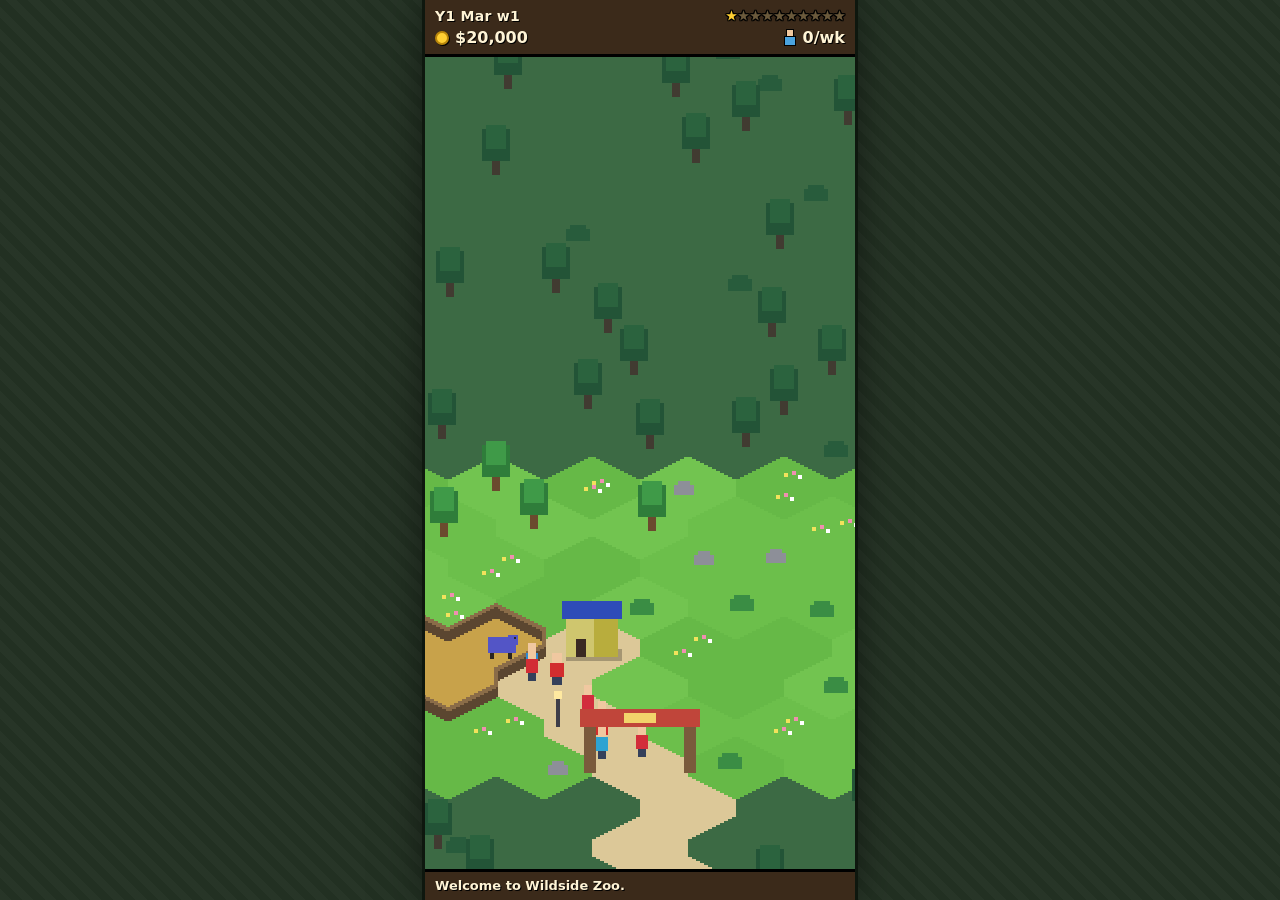
==== index.html @ 22e31e1d "Shell: page, screen stack, clock, saving, play log, phone install files (work in progress from other" ====
<!DOCTYPE html>
<html lang="en">
<head>
<meta charset="utf-8">
<meta name="viewport" content="width=device-width, initial-scale=1, maximum-scale=1, minimum-scale=1, user-scalable=no, viewport-fit=cover">
<title>Wildside Zoo</title>
<meta name="theme-color" content="#3b2a1a">
<meta name="mobile-web-app-capable" content="yes">
<meta name="apple-mobile-web-app-capable" content="yes">
<meta name="apple-mobile-web-app-status-bar-style" content="black-translucent">
<meta name="apple-mobile-web-app-title" content="Wildside Zoo">
<meta name="format-detection" content="telephone=no">
<link rel="manifest" href="manifest.webmanifest">
<link rel="apple-touch-icon" href="icons/icon-180.png">
<link rel="icon" type="image/png" href="icons/icon-192.png">
<link rel="stylesheet" href="style.css">
</head>
<body>
<div id="app">
  <div id="strip">
    <div class="srow"><span id="s-date" class="date">Y1 Jan w1</span><span id="s-stars" class="rank"></span></div>
    <div class="srow"><span class="chipm"><i class="coin"></i><span id="s-money" class="v">$0</span></span><span class="chipm"><i class="guest"></i><span id="s-vis" class="v">0/wk</span></span></div>
  </div>
  <div id="stage">
    <div id="floor-wrap">
      <canvas id="floor"></canvas>
      <div id="placement-note"></div>
      <div id="placement-bar"></div>
    </div>
    <div id="news"></div>
    <div id="screens"></div>
    <div id="toasts"></div>
  </div>
</div>
<script src="data.js"></script>
<script src="engine.js"></script>
<script src="geo.js"></script>
<script src="sprites.js" onerror="this.remove()"></script>
<script src="render.js" onerror="this.remove()"></script>
<script src="core.js"></script>
<script src="menus.js" onerror="this.remove()"></script>
<script src="moments.js" onerror="this.remove()"></script>
<script>
/* After the other files have loaded: let them register against ZCore. */
(function () {
  function go() {
    try { if (window.ZMoments && ZMoments.init) ZMoments.init(); } catch (e) { (window.ZT && ZT.errors).push('ZMoments.init: ' + e); }
    try { if (window.ZMenus && ZMenus.init) ZMenus.init(); } catch (e) { (window.ZT && ZT.errors).push('ZMenus.init: ' + e); }
    ZCore.flushReports();
  }
  if (document.readyState === 'loading') document.addEventListener('DOMContentLoaded', go); else go();
  /* Test-only: index.html?demo=1 loads the sample screens used for screenshots. Safe to delete for the App Store build. */
  if (/[?&]demo=1/.test(location.search)) { var s = document.createElement('script'); s.src = 'test/shell-demo.js'; document.body.appendChild(s); }
})();
</script>
</body>
</html>
---- style.css ----
/* Wildside Zoo: shell styles. Kairosoft-style chunky pixel panels. Owned by the Shell teammate. No web fonts, no external files. */
:root {
  --ink: #3b2a1a; --ink2: #6b5238; --cream: #fff4d6; --cream2: #f6e2ac; --paper: #fffaf0; --line: #dcc48e;
  --bd: #4a3220;                       /* the dark pixel outline used everywhere */
  --green: #58b84a; --green-d: #357d2e; --blue: #4aa3df; --blue-d: #2a6fa3; --orange: #f2a63a; --orange-d: #b56f10; --red: #e0584a; --red-d: #9e2e24; --gold: #ffcf33; --gold-d: #b8860b;
  --charm: #e86fa0; --vigor: #e8923a; --wit: #4aa3df;
  --good: #2f8a3a; --bad: #c0392b;
  --safe-t: env(safe-area-inset-top, 0px); --safe-b: env(safe-area-inset-bottom, 0px); --safe-l: env(safe-area-inset-left, 0px); --safe-r: env(safe-area-inset-right, 0px);
  --font: Verdana, "Trebuchet MS", Tahoma, "Segoe UI", system-ui, -apple-system, sans-serif;
}
* { box-sizing: border-box; -webkit-tap-highlight-color: transparent; }
html, body { height: 100%; margin: 0; overflow: hidden; overscroll-behavior: none; background: #223022; touch-action: manipulation; }
body { font: 700 15px/1.3 var(--font); color: var(--ink); -webkit-user-select: none; user-select: none; -webkit-touch-callout: none; position: fixed; inset: 0; width: 100%; }
textarea, input { -webkit-user-select: text; user-select: text; }
img.px, .px, canvas { image-rendering: pixelated; image-rendering: crisp-edges; image-rendering: pixelated; }
button { font: inherit; color: inherit; }

/* ---------- page column ---------- */
#app { position: relative; height: 100%; width: 100%; max-width: 430px; margin: 0 auto; display: flex; flex-direction: column; background: #1b2a1b; overflow: hidden; box-shadow: 0 0 0 3px #0e170e, 0 0 40px rgba(0,0,0,.5); }
#strip { flex: none; background: var(--ink); color: var(--cream); padding: calc(5px + var(--safe-t)) calc(10px + var(--safe-r)) 5px calc(10px + var(--safe-l)); border-bottom: 3px solid #000; }
.srow { display: flex; align-items: center; justify-content: space-between; min-height: 22px; gap: 8px; }
.srow .date { font-size: 14px; letter-spacing: .02em; text-shadow: 1px 1px 0 #000; }
.chipm { display: inline-flex; align-items: center; gap: 6px; font-size: 16px; text-shadow: 1px 1px 0 #000; }
.chipm .v.neg { color: #ff8d80; }
i.coin { width: 14px; height: 14px; background: var(--gold); border: 2px solid var(--gold-d); border-radius: 50%; box-shadow: 1px 1px 0 #000; display: inline-block; }
i.guest { width: 14px; height: 16px; display: inline-block; position: relative; }
i.guest::before { content: ""; position: absolute; left: 4px; top: 0; width: 6px; height: 6px; background: #f1c9a0; box-shadow: 0 0 0 1px #000; }
i.guest::after { content: ""; position: absolute; left: 2px; top: 7px; width: 10px; height: 8px; background: var(--blue); box-shadow: 0 0 0 1px #000; }
#stage { position: relative; flex: 1; min-height: 0; display: flex; flex-direction: column; }
#floor-wrap { position: relative; flex: 1; min-height: 0; background: #2d4a2a; overflow: hidden; }
#floor { position: absolute; inset: 0; width: 100%; height: 100%; display: block; touch-action: none; }
#news { flex: none; min-height: 28px; line-height: 20px; padding: 4px calc(10px + var(--safe-r)) calc(4px + var(--safe-b)) calc(10px + var(--safe-l)); background: var(--ink); color: var(--cream); font-size: 13px; white-space: nowrap; overflow: hidden; text-overflow: ellipsis; border-top: 3px solid #000; text-shadow: 1px 1px 0 #000; }
#news.bad { color: #ffb0a4; } #news.good { color: #bff0a6; }
#placement-note { position: absolute; left: 10px; right: 10px; bottom: calc(86px + var(--safe-b)); text-align: center; pointer-events: none; }
#placement-note:empty { display: none; }
#placement-note { background: var(--cream); color: var(--ink); padding: 6px 10px; box-shadow: 0 -3px 0 0 var(--bd), 0 3px 0 0 var(--bd), -3px 0 0 0 var(--bd), 3px 0 0 0 var(--bd); margin: 3px 3px; font-size: 14px; width: auto; }
#placement-bar { position: absolute; left: 0; right: 0; bottom: 0; display: flex; gap: 10px; padding: 8px calc(12px + var(--safe-r)) calc(10px + var(--safe-b)) calc(12px + var(--safe-l)); pointer-events: none; }
#placement-bar:empty { display: none; }
#placement-bar > * { pointer-events: auto; flex: 1; min-height: 58px; }
#placement-bar button { flex: 1; min-height: 58px; position: relative; margin: 3px; padding: 8px 10px; border: 0; background: var(--cream2); color: var(--ink); font: inherit; font-size: 17px; font-weight: 800; cursor: pointer;
  box-shadow: 0 -3px 0 0 var(--bd), 0 3px 0 0 var(--bd), -3px 0 0 0 var(--bd), 3px 0 0 0 var(--bd), inset 0 -5px 0 rgba(0,0,0,.18), inset 0 3px 0 rgba(255,255,255,.55); }
#placement-bar button:nth-child(2) { background: var(--green); color: #fff; text-shadow: 1px 1px 0 var(--green-d); }
#placement-bar button:active { transform: translateY(2px); }

/* ---------- screen stack ---------- */
#screens { position: absolute; inset: 0; pointer-events: none; z-index: 20; }
.layer { position: absolute; inset: 0; display: flex; padding: 12px calc(12px + var(--safe-r)) calc(12px + var(--safe-b)) calc(12px + var(--safe-l)); background: rgba(24, 16, 8, .55); pointer-events: auto; animation: layerin .14s ease-out; }
.layer[hidden] { display: none; }
.layer.modal { align-items: center; justify-content: center; }
.layer.entering .panel { pointer-events: none; }
@keyframes layerin { from { opacity: 0; } to { opacity: 1; } }
.panel { flex: 1; min-height: 0; margin: 3px; display: flex; flex-direction: column; background: var(--cream); position: relative;
  box-shadow: 0 -3px 0 0 var(--bd), 0 3px 0 0 var(--bd), -3px 0 0 0 var(--bd), 3px 0 0 0 var(--bd), 0 8px 0 0 rgba(0,0,0,.35); }
.modal .panel { flex: 0 1 auto; width: 100%; max-height: 100%; }
.ptitle { flex: none; background: var(--blue); color: #fff; font-size: 19px; font-weight: 800; text-align: center; padding: 9px 12px 8px; text-shadow: 2px 2px 0 var(--blue-d), 0 0 1px var(--bd); border-bottom: 3px solid var(--bd); letter-spacing: .02em; }
.pbody { flex: 1 1 auto; min-height: 0; overflow-y: auto; overflow-x: hidden; padding: 14px 12px; -webkit-overflow-scrolling: touch; overscroll-behavior: contain; display: flex; flex-direction: column; gap: 10px; touch-action: pan-y; }
.modal .pbody { flex: 0 1 auto; }
.pfoot { flex: none; padding: 6px 10px 10px; border-top: 3px solid var(--bd); background: var(--cream2); }
.pfoot .btn { width: calc(100% - 6px); }
.defcard .ptitle, .confirm .ptitle { background: var(--orange); text-shadow: 2px 2px 0 var(--orange-d), 0 0 1px var(--bd); }
.ctext { font-size: 16px; text-align: center; line-height: 1.4; padding: 4px 4px; }

body.screens-open #news { visibility: hidden; }

/* ---------- buttons ---------- */
.btn { position: relative; display: inline-flex; align-items: center; justify-content: center; gap: 8px; min-height: 48px; margin: 3px; padding: 8px 14px; border: 0; background: var(--cream2); color: var(--ink); font-weight: 800; font-size: 16px; cursor: pointer; text-align: center; line-height: 1.15;
  box-shadow: 0 -3px 0 0 var(--bd), 0 3px 0 0 var(--bd), -3px 0 0 0 var(--bd), 3px 0 0 0 var(--bd), inset 0 -5px 0 rgba(0,0,0,.16), inset 0 3px 0 rgba(255,255,255,.55); }
.btn:active:not(.disabled) { transform: translateY(2px); box-shadow: 0 -3px 0 0 var(--bd), 0 3px 0 0 var(--bd), -3px 0 0 0 var(--bd), 3px 0 0 0 var(--bd), inset 0 3px 0 rgba(0,0,0,.2); }
.btn .lbl { display: block; } .btn .sub { display: block; font-size: 12px; font-weight: 700; color: var(--ink2); }
.btn.big { min-height: 60px; font-size: 18px; }
.btn.primary { background: var(--green); color: #fff; text-shadow: 1px 1px 0 var(--green-d); } .btn.primary .sub { color: #e8ffd8; }
.btn.blue { background: var(--blue); color: #fff; text-shadow: 1px 1px 0 var(--blue-d); } .btn.blue .sub { color: #e0f2ff; }
.btn.warn { background: var(--orange); color: #fff; text-shadow: 1px 1px 0 var(--orange-d); }
.btn.danger { background: var(--red); color: #fff; text-shadow: 1px 1px 0 var(--red-d); }
.btn.ghost { background: var(--paper); }
.btn.back { background: var(--orange); color: #fff; text-shadow: 1px 1px 0 var(--orange-d); }
.btn.disabled { opacity: .5; filter: grayscale(.6); cursor: default; }
.btnrow { display: flex; gap: 10px; } .btnrow > .btn { flex: 1; }
.ico { display: inline-block; width: auto; height: 28px; flex: none; }
.ico.ph { width: 28px; height: 28px; line-height: 28px; text-align: center; background: var(--cream2); box-shadow: 0 0 0 2px var(--bd); font-size: 16px; font-weight: 800; color: var(--ink2); }

/* ---------- icon grid (main menu) ---------- */
.grid { display: grid; grid-template-columns: repeat(3, 1fr); gap: 10px; }
.btn.gbox { flex-direction: column; justify-content: center; min-height: 104px; padding: 10px 4px; margin: 3px; gap: 6px; font-size: 15px; }
.gbox .ico { height: 48px; } .gbox .ico.ph { width: 48px; height: 48px; line-height: 48px; font-size: 26px; }
.gbox .badge { position: absolute; top: -8px; right: -8px; min-width: 20px; height: 20px; padding: 0 5px; background: var(--red); color: #fff; font-size: 12px; line-height: 20px; box-shadow: 0 0 0 2px var(--bd); text-align: center; }
.gbox .badge:empty { width: 20px; }

/* ---------- list rows ---------- */
.list { display: flex; flex-direction: column; gap: 8px; }
.row { display: flex; align-items: center; gap: 10px; min-height: 64px; margin: 2px 0; padding: 6px 10px 6px 6px; background: var(--paper); border: 0; text-align: left; width: 100%; font-weight: 700;
  box-shadow: 0 -2px 0 0 var(--line), 0 2px 0 0 var(--line), -2px 0 0 0 var(--line), 2px 0 0 0 var(--line), inset 0 -3px 0 rgba(0,0,0,.06); }
.row.tappable { cursor: pointer; } .row.tappable:active { background: var(--cream2); transform: translateY(1px); }
.row.disabled { opacity: .5; }
.row .portrait { flex: none; width: 52px; height: 52px; display: flex; align-items: center; justify-content: center; background: #bfe0a0; box-shadow: 0 0 0 2px var(--bd); }
.row .portrait img { max-width: 48px; max-height: 48px; image-rendering: pixelated; }
.row .main { flex: 1; min-width: 0; display: flex; flex-direction: column; gap: 3px; }
.row .t { font-size: 16px; white-space: nowrap; overflow: hidden; text-overflow: ellipsis; }
.row .s { font-size: 12px; color: var(--ink2); }
.row .right { flex: none; text-align: right; font-size: 16px; display: flex; flex-direction: column; align-items: flex-end; gap: 3px; }
.empty { text-align: center; color: var(--ink2); padding: 18px 8px; font-size: 15px; }

/* ---------- stat chips, signs, stars, flames ---------- */
.chips { display: flex; flex-wrap: wrap; gap: 5px; }
.chip { display: inline-flex; align-items: stretch; font-size: 13px; line-height: 1; box-shadow: 0 0 0 2px var(--bd); background: var(--paper); margin: 2px; }
.chip b { padding: 4px 4px; color: #fff; font-size: 11px; background: var(--ink2); text-shadow: 1px 1px 0 rgba(0,0,0,.4); display: flex; align-items: center; }
.chip .v { padding: 4px 5px; min-width: 24px; text-align: center; font-size: 14px; display: flex; align-items: center; justify-content: center; }
.chip.charm b { background: var(--charm); } .chip.vigor b { background: var(--vigor); } .chip.wit b { background: var(--wit); }
.sg { display: inline-block; min-width: 26px; padding: 2px 6px; text-align: center; font-weight: 800; font-size: 15px; color: #fff; box-shadow: 0 0 0 2px var(--bd); text-shadow: 1px 1px 0 rgba(0,0,0,.35); }
.sg.m2 { background: var(--red); } .sg.m1 { background: var(--orange); } .sg.p1 { background: #7cc24a; } .sg.p2 { background: var(--green-d); } .sg.q { background: #9a8a70; }
.stars, .flames { display: inline-flex; gap: 2px; vertical-align: middle; filter: drop-shadow(1px 0 0 #000) drop-shadow(-1px 0 0 #000) drop-shadow(0 1px 0 #000) drop-shadow(0 -1px 0 #000); }
.star, .flame { display: inline-block; width: 12px; height: 12px; background: var(--gold); }
.star { clip-path: polygon(50% 0, 62% 36%, 100% 36%, 69% 58%, 80% 94%, 50% 72%, 20% 94%, 31% 58%, 0 36%, 38% 36%); }
.flame { background: #ff7a22; width: 11px; height: 14px; clip-path: polygon(50% 0, 70% 28%, 92% 52%, 100% 72%, 84% 94%, 50% 100%, 16% 94%, 0 72%, 14% 48%, 34% 34%, 40% 14%); }
.star.off, .flame.off { background: #6b5a3c; }
.stars .star { width: 11px; height: 11px; }
.rank .stars { gap: 1px; }
.stars.big .star { width: 20px; height: 20px; } .flames.big .flame { width: 18px; height: 22px; }

/* ---------- section header, notes, tabs, fields, progress ---------- */
.sec { font-size: 13px; letter-spacing: .06em; text-transform: uppercase; color: #fff; background: var(--ink2); padding: 4px 10px; text-shadow: 1px 1px 0 rgba(0,0,0,.4); margin-top: 4px; }
.note, .muted { font-size: 13px; color: var(--ink2); font-weight: 700; line-height: 1.35; }
.center { text-align: center; }
.stack { display: flex; flex-direction: column; gap: 10px; }
.tabs { display: flex; gap: 6px; } .tab { flex: 1; min-height: 44px; border: 0; padding: 6px 4px; font-weight: 800; font-size: 14px; background: var(--paper); box-shadow: 0 0 0 2px var(--bd); margin: 2px; cursor: pointer; }
.tab.on { background: var(--blue); color: #fff; text-shadow: 1px 1px 0 var(--blue-d); }
.field { width: 100%; font: inherit; font-weight: 700; padding: 10px; border: 0; background: #fff; color: var(--ink); box-shadow: 0 0 0 3px var(--bd); margin: 3px 0; resize: none; min-height: 48px; }
.bar { display: inline-block; position: relative; height: 14px; min-width: 70px; width: 100%; background: #6b5a3c; box-shadow: 0 0 0 2px var(--bd); vertical-align: middle; overflow: hidden; }
.bar > i { display: block; height: 100%; background: var(--green); box-shadow: inset 0 3px 0 rgba(255,255,255,.35); transition: width .25s steps(8); }
.bar.gold > i { background: var(--gold); } .bar.blue > i { background: var(--blue); } .bar.red > i { background: var(--red); }
.bar em { position: absolute; inset: 0; text-align: center; font-style: normal; font-size: 11px; line-height: 14px; color: #fff; text-shadow: 1px 1px 0 #000; }

/* ---------- choice layout (2 to 5 options with cost and odds) ---------- */
.choices { display: flex; flex-direction: column; gap: 8px; }
.btn.opt { flex-direction: column; align-items: stretch; justify-content: center; min-height: 64px; text-align: left; padding: 10px 12px; gap: 3px; width: calc(100% - 6px); }
.opt .lbl { font-size: 17px; } .opt .sub { font-size: 13px; }
.opt .meta { display: flex; align-items: center; gap: 8px; margin-top: 3px; flex-wrap: wrap; }
.cost { background: var(--ink); color: var(--gold); padding: 2px 8px; font-size: 13px; text-shadow: 1px 1px 0 #000; }
.cost.rp { color: #9fd7ff; } .cost.no { color: #ff9a8c; }
.odds { display: inline-flex; align-items: center; gap: 6px; flex: 1; min-width: 110px; } .odds .bar { height: 12px; } .odds b { font-size: 13px; min-width: 36px; text-align: right; } .odds.txt { font-size: 13px; color: var(--ink2); }

/* ---------- reveal card ---------- */
.rcard { display: flex; flex-direction: column; align-items: center; gap: 8px; text-align: center; padding: 18px 12px 12px; background: var(--paper); cursor: pointer; margin: 3px; outline: 0;
  box-shadow: 0 -3px 0 0 var(--bd), 0 3px 0 0 var(--bd), -3px 0 0 0 var(--bd), 3px 0 0 0 var(--bd), inset 0 0 0 4px var(--cream2); }
.rcard .kicker { font-size: 12px; letter-spacing: .1em; text-transform: uppercase; color: var(--ink2); }
.rcard .pic { min-height: 80px; display: flex; align-items: center; justify-content: center; } .rcard .pic img { max-height: 120px; max-width: 100%; image-rendering: pixelated; }
.rcard .rtitle { font-size: 20px; } .rcard .big { font-size: 40px; line-height: 1; text-shadow: 2px 2px 0 var(--cream2); } .rcard .rsub { font-size: 14px; color: var(--ink2); }
.rcard .hint { margin-top: 6px; font-size: 13px; color: var(--ink2); animation: blink 1.1s steps(2) infinite; } .rcard .hint:empty { display: none; }
.rcard .hint::after { content: " \25BC"; font-size: 10px; }
.rcard.rare .big { color: var(--gold-d); }
.rcard.good .big { color: var(--good); } .rcard.bad .big { color: var(--bad); } .rcard.rare { background: #fff3b8; box-shadow: 0 -3px 0 0 var(--gold-d), 0 3px 0 0 var(--gold-d), -3px 0 0 0 var(--gold-d), 3px 0 0 0 var(--gold-d), inset 0 0 0 4px var(--gold); }
@keyframes blink { 50% { opacity: .25; } }
.pop { animation: pop .28s steps(5) both; } @keyframes pop { from { transform: scale(.7); opacity: 0; } to { transform: scale(1); opacity: 1; } }
.flip { animation: flip .35s steps(6) both; } @keyframes flip { 0% { transform: scaleX(1); } 50% { transform: scaleX(0); } 100% { transform: scaleX(1); } }

/* ---------- toast ---------- */
#toasts { position: absolute; left: 12px; right: 12px; top: 10px; z-index: 40; pointer-events: none; display: flex; flex-direction: column; align-items: center; gap: 6px; }
.toast { background: var(--cream); color: var(--ink); padding: 9px 14px; font-size: 14px; text-align: center; max-width: 100%; margin: 3px; animation: toastin .2s steps(4), toastout .35s steps(4) 2.05s forwards;
  box-shadow: 0 -3px 0 0 var(--bd), 0 3px 0 0 var(--bd), -3px 0 0 0 var(--bd), 3px 0 0 0 var(--bd), 0 6px 0 0 rgba(0,0,0,.3); }
.toast.good { background: #d8f4c2; } .toast.bad { background: #ffd9d2; animation-delay: 0s, 3.05s; }
@keyframes toastin { from { transform: translateY(-14px); opacity: 0; } to { transform: none; opacity: 1; } } @keyframes toastout { to { opacity: 0; transform: translateY(-8px); } }

/* ---------- wide screens: the column stays phone-width and centred; anything very short keeps the layout tidy ---------- */
@media (min-width: 431px) { body { background: #223022 repeating-linear-gradient(45deg, rgba(255,255,255,.025) 0 8px, transparent 8px 16px); } }
@media (max-height: 560px) { .btn.big { min-height: 52px; } .btn.gbox { min-height: 84px; } }
@media (prefers-reduced-motion: reduce) { .pop, .flip, .layer, .toast, .rcard .hint { animation: none; } }
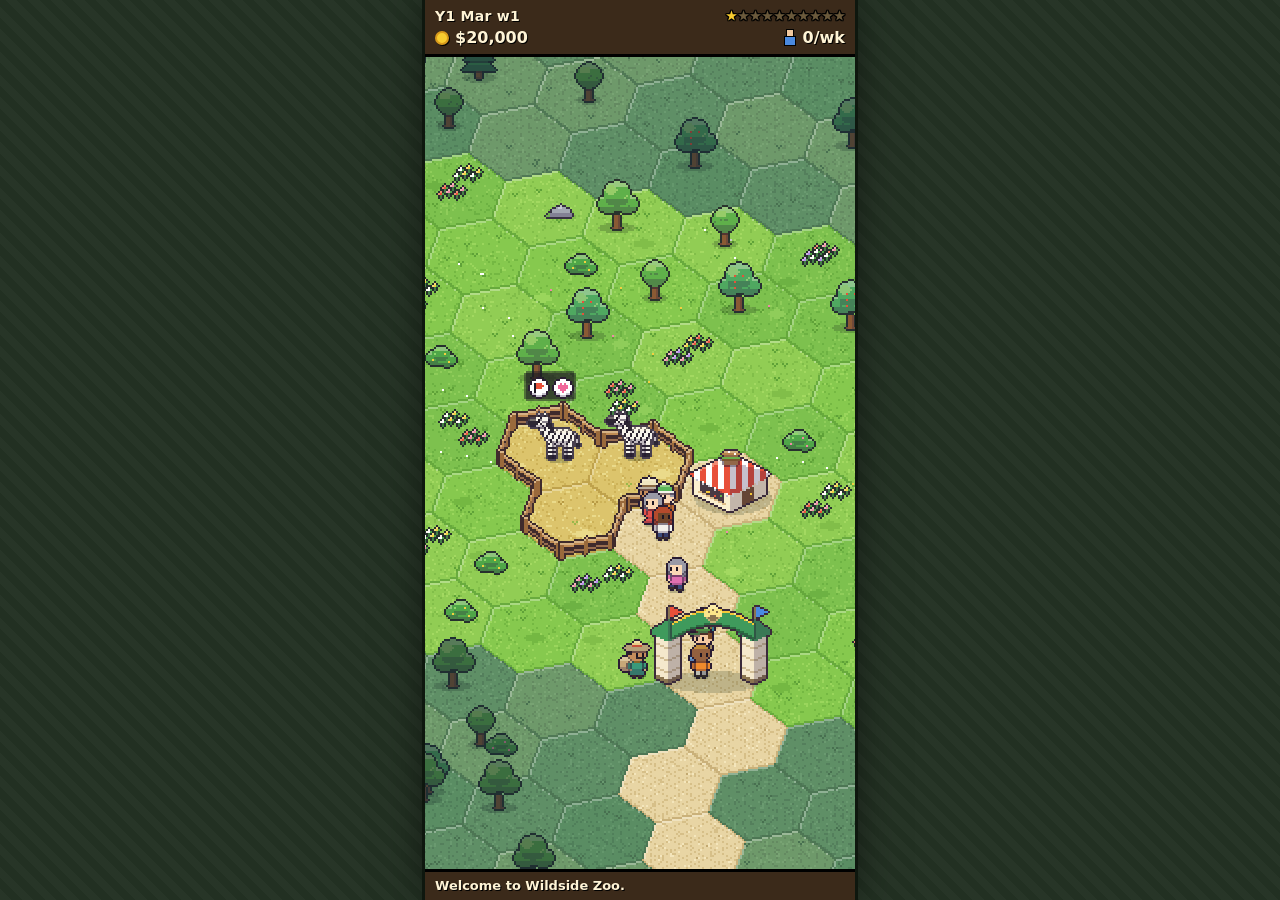
==== commit f3274b29: "Fixes from the test report: placement flow, one-line stat chips, hire/crate/training reveals, toasts" ====
--- a/index.html
+++ b/index.html
@@ -27,10 +27,11 @@
       <div id="placement-note"></div>
       <div id="placement-bar"></div>
     </div>
-    <div id="news"></div>
     <div id="screens"></div>
     <div id="toasts"></div>
   </div>
+  <div id="news"></div>
+  <div id="rotate"><div class="phone"></div><div class="rt">Turn your phone upright</div></div>
 </div>
 <script src="data.js"></script>
 <script src="engine.js"></script>
--- a/style.css
+++ b/style.css
@@ -44,23 +44,22 @@
 
 /* ---------- screen stack ---------- */
 #screens { position: absolute; inset: 0; pointer-events: none; z-index: 20; }
-.layer { position: absolute; inset: 0; display: flex; padding: 12px calc(12px + var(--safe-r)) calc(12px + var(--safe-b)) calc(12px + var(--safe-l)); background: rgba(24, 16, 8, .55); pointer-events: auto; animation: layerin .14s ease-out; }
+.layer { position: absolute; inset: 0; display: flex; padding: 12px calc(12px + var(--safe-r)) 12px calc(12px + var(--safe-l)); background: rgba(24, 16, 8, .55); pointer-events: auto; animation: layerin .14s ease-out; }
 .layer[hidden] { display: none; }
 .layer.modal { align-items: center; justify-content: center; }
 .layer.entering .panel { pointer-events: none; }
 @keyframes layerin { from { opacity: 0; } to { opacity: 1; } }
-.panel { flex: 1; min-height: 0; margin: 3px; display: flex; flex-direction: column; background: var(--cream); position: relative;
+.panel { flex: 1; min-height: 0; min-width: 0; margin: 3px; display: flex; flex-direction: column; background: var(--cream); position: relative;
   box-shadow: 0 -3px 0 0 var(--bd), 0 3px 0 0 var(--bd), -3px 0 0 0 var(--bd), 3px 0 0 0 var(--bd), 0 8px 0 0 rgba(0,0,0,.35); }
 .modal .panel { flex: 0 1 auto; width: 100%; max-height: 100%; }
 .ptitle { flex: none; background: var(--blue); color: #fff; font-size: 19px; font-weight: 800; text-align: center; padding: 9px 12px 8px; text-shadow: 2px 2px 0 var(--blue-d), 0 0 1px var(--bd); border-bottom: 3px solid var(--bd); letter-spacing: .02em; }
-.pbody { flex: 1 1 auto; min-height: 0; overflow-y: auto; overflow-x: hidden; padding: 14px 12px; -webkit-overflow-scrolling: touch; overscroll-behavior: contain; display: flex; flex-direction: column; gap: 10px; touch-action: pan-y; }
+.pbody { flex: 1 1 auto; min-height: 0; min-width: 0; overflow-y: auto; overflow-x: hidden; padding: 14px 12px; -webkit-overflow-scrolling: touch; overscroll-behavior: contain; display: flex; flex-direction: column; gap: 10px; touch-action: pan-y; }
 .modal .pbody { flex: 0 1 auto; }
 .pfoot { flex: none; padding: 6px 10px 10px; border-top: 3px solid var(--bd); background: var(--cream2); }
 .pfoot .btn { width: calc(100% - 6px); }
 .defcard .ptitle, .confirm .ptitle { background: var(--orange); text-shadow: 2px 2px 0 var(--orange-d), 0 0 1px var(--bd); }
 .ctext { font-size: 16px; text-align: center; line-height: 1.4; padding: 4px 4px; }
 
-body.screens-open #news { visibility: hidden; }
 
 /* ---------- buttons ---------- */
 .btn { position: relative; display: inline-flex; align-items: center; justify-content: center; gap: 8px; min-height: 48px; margin: 3px; padding: 8px 14px; border: 0; background: var(--cream2); color: var(--ink); font-weight: 800; font-size: 16px; cursor: pointer; text-align: center; line-height: 1.15;
@@ -101,7 +100,11 @@
 .empty { text-align: center; color: var(--ink2); padding: 18px 8px; font-size: 15px; }
 
 /* ---------- stat chips, signs, stars, flames ---------- */
-.chips { display: flex; flex-wrap: wrap; gap: 5px; }
+.chips { display: flex; flex-wrap: nowrap; gap: 3px; min-width: 0; overflow: hidden; align-items: center; }
+.chips .chip { flex: none; margin: 2px 1px; font-size: 12px; }
+.chips .chip b { padding: 3px 3px; font-size: 10px; letter-spacing: 0; }
+.chips .chip .v { padding: 3px 4px; min-width: 20px; font-size: 13px; }
+.chip.grade b { background: var(--ink); color: var(--gold); }
 .chip { display: inline-flex; align-items: stretch; font-size: 13px; line-height: 1; box-shadow: 0 0 0 2px var(--bd); background: var(--paper); margin: 2px; }
 .chip b { padding: 4px 4px; color: #fff; font-size: 11px; background: var(--ink2); text-shadow: 1px 1px 0 rgba(0,0,0,.4); display: flex; align-items: center; }
 .chip .v { padding: 4px 5px; min-width: 24px; text-align: center; font-size: 14px; display: flex; align-items: center; justify-content: center; }
@@ -154,13 +157,19 @@
 .flip { animation: flip .35s steps(6) both; } @keyframes flip { 0% { transform: scaleX(1); } 50% { transform: scaleX(0); } 100% { transform: scaleX(1); } }
 
 /* ---------- toast ---------- */
-#toasts { position: absolute; left: 12px; right: 12px; top: 10px; z-index: 40; pointer-events: none; display: flex; flex-direction: column; align-items: center; gap: 6px; }
+#toasts { position: absolute; left: 12px; right: 12px; bottom: calc(96px + var(--safe-b)); flex-direction: column-reverse !important; z-index: 40; pointer-events: none; display: flex; flex-direction: column; align-items: center; gap: 6px; }
 .toast { background: var(--cream); color: var(--ink); padding: 9px 14px; font-size: 14px; text-align: center; max-width: 100%; margin: 3px; animation: toastin .2s steps(4), toastout .35s steps(4) 2.05s forwards;
   box-shadow: 0 -3px 0 0 var(--bd), 0 3px 0 0 var(--bd), -3px 0 0 0 var(--bd), 3px 0 0 0 var(--bd), 0 6px 0 0 rgba(0,0,0,.3); }
 .toast.good { background: #d8f4c2; } .toast.bad { background: #ffd9d2; animation-delay: 0s, 3.05s; }
-@keyframes toastin { from { transform: translateY(-14px); opacity: 0; } to { transform: none; opacity: 1; } } @keyframes toastout { to { opacity: 0; transform: translateY(-8px); } }
+@keyframes toastin { from { transform: translateY(14px); opacity: 0; } to { transform: none; opacity: 1; } } @keyframes toastout { to { opacity: 0; transform: translateY(8px); } }
 
 /* ---------- wide screens: the column stays phone-width and centred; anything very short keeps the layout tidy ---------- */
 @media (min-width: 431px) { body { background: #223022 repeating-linear-gradient(45deg, rgba(255,255,255,.025) 0 8px, transparent 8px 16px); } }
 @media (max-height: 560px) { .btn.big { min-height: 52px; } .btn.gbox { min-height: 84px; } }
 @media (prefers-reduced-motion: reduce) { .pop, .flip, .layer, .toast, .rcard .hint { animation: none; } }
+
+/* ---------- portrait lock: a phone held sideways shows a card and the clock pauses (see LANDSCAPE in core.js) ---------- */
+#rotate { display: none; position: fixed; inset: 0; z-index: 100; background: var(--ink); color: var(--cream); flex-direction: column; align-items: center; justify-content: center; gap: 22px; text-align: center; font-size: 20px; text-shadow: 2px 2px 0 #000; }
+#rotate .phone { width: 40px; height: 68px; background: var(--blue); box-shadow: 0 -4px 0 0 var(--cream), 0 4px 0 0 var(--cream), -4px 0 0 0 var(--cream), 4px 0 0 0 var(--cream), inset 0 -10px 0 rgba(0,0,0,.25); transform: rotate(90deg); animation: turn 1.6s steps(6) infinite alternate; }
+@keyframes turn { to { transform: rotate(0deg); } }
+@media (orientation: landscape) and (max-height: 500px) and (pointer: coarse) { #rotate { display: flex; } }
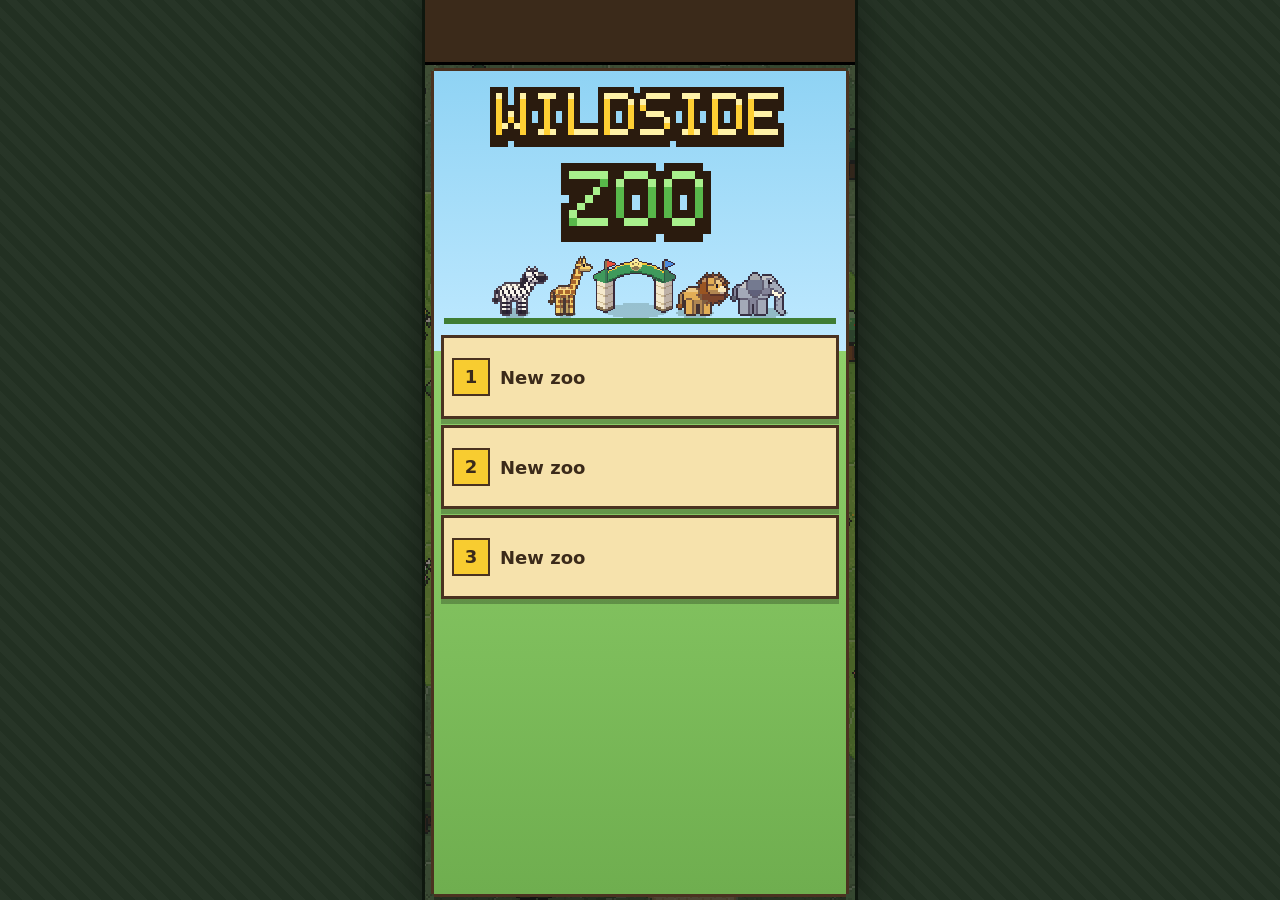
==== commit 14360725: "Floor reaches the bottom edge with a floating news pill, top strip clears the status-bar blur, clean" ====
--- a/index.html
+++ b/index.html
@@ -27,10 +27,10 @@
       <div id="placement-note"></div>
       <div id="placement-bar"></div>
     </div>
+    <div id="news"></div>
     <div id="screens"></div>
     <div id="toasts"></div>
   </div>
-  <div id="news"></div>
   <div id="rotate"><div class="phone"></div><div class="rt">Turn your phone upright</div></div>
 </div>
 <script src="data.js"></script>
--- a/style.css
+++ b/style.css
@@ -6,21 +6,21 @@
   --charm: #e86fa0; --vigor: #e8923a; --wit: #4aa3df;
   --good: #2f8a3a; --bad: #c0392b;
   --safe-t: env(safe-area-inset-top, 0px); --safe-b: env(safe-area-inset-bottom, 0px); --safe-l: env(safe-area-inset-left, 0px); --safe-r: env(safe-area-inset-right, 0px);
-  --font: Verdana, "Trebuchet MS", Tahoma, "Segoe UI", system-ui, -apple-system, sans-serif;
+  --font: ui-rounded, "SF Pro Rounded", system-ui, -apple-system, "Segoe UI", Roboto, sans-serif;
 }
 * { box-sizing: border-box; -webkit-tap-highlight-color: transparent; }
-html, body { height: 100%; margin: 0; overflow: hidden; overscroll-behavior: none; background: #223022; touch-action: manipulation; }
-body { font: 700 15px/1.3 var(--font); color: var(--ink); -webkit-user-select: none; user-select: none; -webkit-touch-callout: none; position: fixed; inset: 0; width: 100%; }
+html, body { height: 100%; height: 100dvh; width: 100%; margin: 0; overflow: hidden; overscroll-behavior: none; background: var(--ink); touch-action: manipulation; }
+body { font: 600 15px/1.3 var(--font); font-variant-numeric: tabular-nums; -webkit-font-smoothing: antialiased; -moz-osx-font-smoothing: grayscale; text-rendering: optimizeLegibility; color: var(--ink); -webkit-user-select: none; user-select: none; -webkit-touch-callout: none; position: fixed; inset: 0; width: 100%; }
 textarea, input { -webkit-user-select: text; user-select: text; }
 img.px, .px, canvas { image-rendering: pixelated; image-rendering: crisp-edges; image-rendering: pixelated; }
 button { font: inherit; color: inherit; }
 
 /* ---------- page column ---------- */
-#app { position: relative; height: 100%; width: 100%; max-width: 430px; margin: 0 auto; display: flex; flex-direction: column; background: #1b2a1b; overflow: hidden; box-shadow: 0 0 0 3px #0e170e, 0 0 40px rgba(0,0,0,.5); }
-#strip { flex: none; background: var(--ink); color: var(--cream); padding: calc(5px + var(--safe-t)) calc(10px + var(--safe-r)) 5px calc(10px + var(--safe-l)); border-bottom: 3px solid #000; }
+#app { position: fixed; top: 0; left: 0; right: 0; bottom: 0; margin: 0 auto; width: 100%; max-width: none; display: flex; flex-direction: column; background: var(--ink); overflow: hidden; box-shadow: 0 0 0 3px #0e170e, 0 0 40px rgba(0,0,0,.5); }
+#strip { flex: none; background: var(--ink); color: var(--cream); padding: calc(12px + var(--safe-t)) calc(10px + var(--safe-r)) 6px calc(10px + var(--safe-l)); border-bottom: 3px solid #000; }
 .srow { display: flex; align-items: center; justify-content: space-between; min-height: 22px; gap: 8px; }
-.srow .date { font-size: 14px; letter-spacing: .02em; text-shadow: 1px 1px 0 #000; }
-.chipm { display: inline-flex; align-items: center; gap: 6px; font-size: 16px; text-shadow: 1px 1px 0 #000; }
+.srow .date { font-size: 14px; letter-spacing: .02em; }
+.chipm { display: inline-flex; align-items: center; gap: 6px; font-size: 16px; }
 .chipm .v.neg { color: #ff8d80; }
 i.coin { width: 14px; height: 14px; background: var(--gold); border: 2px solid var(--gold-d); border-radius: 50%; box-shadow: 1px 1px 0 #000; display: inline-block; }
 i.guest { width: 14px; height: 16px; display: inline-block; position: relative; }
@@ -29,7 +29,10 @@
 #stage { position: relative; flex: 1; min-height: 0; display: flex; flex-direction: column; }
 #floor-wrap { position: relative; flex: 1; min-height: 0; background: #2d4a2a; overflow: hidden; }
 #floor { position: absolute; inset: 0; width: 100%; height: 100%; display: block; touch-action: none; }
-#news { flex: none; min-height: 28px; line-height: 20px; padding: 4px calc(10px + var(--safe-r)) calc(4px + var(--safe-b)) calc(10px + var(--safe-l)); background: var(--ink); color: var(--cream); font-size: 13px; white-space: nowrap; overflow: hidden; text-overflow: ellipsis; border-top: 3px solid #000; text-shadow: 1px 1px 0 #000; }
+#news { position: absolute; left: calc(10px + var(--safe-l)); right: calc(10px + var(--safe-r)); bottom: calc(10px + var(--safe-b)); z-index: 10; padding: 6px 12px; background: rgba(30, 20, 10, .8); color: var(--cream); font-size: 13px; line-height: 20px; white-space: nowrap; overflow: hidden; text-overflow: ellipsis;
+  box-shadow: 0 -2px 0 0 #000, 0 2px 0 0 #000, -2px 0 0 0 #000, 2px 0 0 0 #000; opacity: 0; pointer-events: none; transition: opacity .35s; }
+#news.show { opacity: 1; pointer-events: auto; }
+body.screens-open #news, body.placing #news, body.title-on #news { opacity: 0; pointer-events: none; }
 #news.bad { color: #ffb0a4; } #news.good { color: #bff0a6; }
 #placement-note { position: absolute; left: 10px; right: 10px; bottom: calc(86px + var(--safe-b)); text-align: center; pointer-events: none; }
 #placement-note:empty { display: none; }
@@ -37,14 +40,14 @@
 #placement-bar { position: absolute; left: 0; right: 0; bottom: 0; display: flex; gap: 10px; padding: 8px calc(12px + var(--safe-r)) calc(10px + var(--safe-b)) calc(12px + var(--safe-l)); pointer-events: none; }
 #placement-bar:empty { display: none; }
 #placement-bar > * { pointer-events: auto; flex: 1; min-height: 58px; }
-#placement-bar button { flex: 1; min-height: 58px; position: relative; margin: 3px; padding: 8px 10px; border: 0; background: var(--cream2); color: var(--ink); font: inherit; font-size: 17px; font-weight: 800; cursor: pointer;
+#placement-bar button { flex: 1; min-height: 58px; position: relative; margin: 3px; padding: 8px 10px; border: 0; background: var(--cream2); color: var(--ink); font: inherit; font-size: 17px; font-weight: 700; cursor: pointer;
   box-shadow: 0 -3px 0 0 var(--bd), 0 3px 0 0 var(--bd), -3px 0 0 0 var(--bd), 3px 0 0 0 var(--bd), inset 0 -5px 0 rgba(0,0,0,.18), inset 0 3px 0 rgba(255,255,255,.55); }
-#placement-bar button:nth-child(2) { background: var(--green); color: #fff; text-shadow: 1px 1px 0 var(--green-d); }
+#placement-bar button:nth-child(2) { background: var(--green); color: #fff; }
 #placement-bar button:active { transform: translateY(2px); }
 
 /* ---------- screen stack ---------- */
 #screens { position: absolute; inset: 0; pointer-events: none; z-index: 20; }
-.layer { position: absolute; inset: 0; display: flex; padding: 12px calc(12px + var(--safe-r)) 12px calc(12px + var(--safe-l)); background: rgba(24, 16, 8, .55); pointer-events: auto; animation: layerin .14s ease-out; }
+.layer { position: absolute; inset: 0; display: flex; padding: 6px calc(6px + var(--safe-r)) calc(6px + var(--safe-b)) calc(6px + var(--safe-l)); background: rgba(24, 16, 8, .55); pointer-events: auto; animation: layerin .14s ease-out; }
 .layer[hidden] { display: none; }
 .layer.modal { align-items: center; justify-content: center; }
 .layer.entering .panel { pointer-events: none; }
@@ -52,31 +55,31 @@
 .panel { flex: 1; min-height: 0; min-width: 0; margin: 3px; display: flex; flex-direction: column; background: var(--cream); position: relative;
   box-shadow: 0 -3px 0 0 var(--bd), 0 3px 0 0 var(--bd), -3px 0 0 0 var(--bd), 3px 0 0 0 var(--bd), 0 8px 0 0 rgba(0,0,0,.35); }
 .modal .panel { flex: 0 1 auto; width: 100%; max-height: 100%; }
-.ptitle { flex: none; background: var(--blue); color: #fff; font-size: 19px; font-weight: 800; text-align: center; padding: 9px 12px 8px; text-shadow: 2px 2px 0 var(--blue-d), 0 0 1px var(--bd); border-bottom: 3px solid var(--bd); letter-spacing: .02em; }
+.ptitle { flex: none; background: var(--blue); color: #fff; font-size: 19px; font-weight: 700; text-align: center; padding: 9px 12px 8px; border-bottom: 3px solid var(--bd); letter-spacing: .02em; }
 .pbody { flex: 1 1 auto; min-height: 0; min-width: 0; overflow-y: auto; overflow-x: hidden; padding: 14px 12px; -webkit-overflow-scrolling: touch; overscroll-behavior: contain; display: flex; flex-direction: column; gap: 10px; touch-action: pan-y; }
 .modal .pbody { flex: 0 1 auto; }
 .pfoot { flex: none; padding: 6px 10px 10px; border-top: 3px solid var(--bd); background: var(--cream2); }
 .pfoot .btn { width: calc(100% - 6px); }
-.defcard .ptitle, .confirm .ptitle { background: var(--orange); text-shadow: 2px 2px 0 var(--orange-d), 0 0 1px var(--bd); }
+.defcard .ptitle, .confirm .ptitle { background: var(--orange); }
 .ctext { font-size: 16px; text-align: center; line-height: 1.4; padding: 4px 4px; }
 
 
 /* ---------- buttons ---------- */
-.btn { position: relative; display: inline-flex; align-items: center; justify-content: center; gap: 8px; min-height: 48px; margin: 3px; padding: 8px 14px; border: 0; background: var(--cream2); color: var(--ink); font-weight: 800; font-size: 16px; cursor: pointer; text-align: center; line-height: 1.15;
+.btn { position: relative; display: inline-flex; align-items: center; justify-content: center; gap: 8px; min-height: 48px; margin: 3px; padding: 8px 14px; border: 0; background: var(--cream2); color: var(--ink); font-weight: 700; font-size: 16px; cursor: pointer; text-align: center; line-height: 1.15;
   box-shadow: 0 -3px 0 0 var(--bd), 0 3px 0 0 var(--bd), -3px 0 0 0 var(--bd), 3px 0 0 0 var(--bd), inset 0 -5px 0 rgba(0,0,0,.16), inset 0 3px 0 rgba(255,255,255,.55); }
 .btn:active:not(.disabled) { transform: translateY(2px); box-shadow: 0 -3px 0 0 var(--bd), 0 3px 0 0 var(--bd), -3px 0 0 0 var(--bd), 3px 0 0 0 var(--bd), inset 0 3px 0 rgba(0,0,0,.2); }
 .btn .lbl { display: block; } .btn .sub { display: block; font-size: 12px; font-weight: 700; color: var(--ink2); }
 .btn.big { min-height: 60px; font-size: 18px; }
-.btn.primary { background: var(--green); color: #fff; text-shadow: 1px 1px 0 var(--green-d); } .btn.primary .sub { color: #e8ffd8; }
-.btn.blue { background: var(--blue); color: #fff; text-shadow: 1px 1px 0 var(--blue-d); } .btn.blue .sub { color: #e0f2ff; }
-.btn.warn { background: var(--orange); color: #fff; text-shadow: 1px 1px 0 var(--orange-d); }
-.btn.danger { background: var(--red); color: #fff; text-shadow: 1px 1px 0 var(--red-d); }
+.btn.primary { background: var(--green); color: #fff; } .btn.primary .sub { color: #e8ffd8; }
+.btn.blue { background: var(--blue); color: #fff; } .btn.blue .sub { color: #e0f2ff; }
+.btn.warn { background: var(--orange); color: #fff; }
+.btn.danger { background: var(--red); color: #fff; }
 .btn.ghost { background: var(--paper); }
-.btn.back { background: var(--orange); color: #fff; text-shadow: 1px 1px 0 var(--orange-d); }
+.btn.back { background: var(--orange); color: #fff; }
 .btn.disabled { opacity: .5; filter: grayscale(.6); cursor: default; }
 .btnrow { display: flex; gap: 10px; } .btnrow > .btn { flex: 1; }
 .ico { display: inline-block; width: auto; height: 28px; flex: none; }
-.ico.ph { width: 28px; height: 28px; line-height: 28px; text-align: center; background: var(--cream2); box-shadow: 0 0 0 2px var(--bd); font-size: 16px; font-weight: 800; color: var(--ink2); }
+.ico.ph { width: 28px; height: 28px; line-height: 28px; text-align: center; background: var(--cream2); box-shadow: 0 0 0 2px var(--bd); font-size: 16px; font-weight: 700; color: var(--ink2); }
 
 /* ---------- icon grid (main menu) ---------- */
 .grid { display: grid; grid-template-columns: repeat(3, 1fr); gap: 10px; }
@@ -106,10 +109,10 @@
 .chips .chip .v { padding: 3px 4px; min-width: 20px; font-size: 13px; }
 .chip.grade b { background: var(--ink); color: var(--gold); }
 .chip { display: inline-flex; align-items: stretch; font-size: 13px; line-height: 1; box-shadow: 0 0 0 2px var(--bd); background: var(--paper); margin: 2px; }
-.chip b { padding: 4px 4px; color: #fff; font-size: 11px; background: var(--ink2); text-shadow: 1px 1px 0 rgba(0,0,0,.4); display: flex; align-items: center; }
+.chip b { padding: 4px 4px; color: #fff; font-size: 11px; background: var(--ink2); display: flex; align-items: center; }
 .chip .v { padding: 4px 5px; min-width: 24px; text-align: center; font-size: 14px; display: flex; align-items: center; justify-content: center; }
 .chip.charm b { background: var(--charm); } .chip.vigor b { background: var(--vigor); } .chip.wit b { background: var(--wit); }
-.sg { display: inline-block; min-width: 26px; padding: 2px 6px; text-align: center; font-weight: 800; font-size: 15px; color: #fff; box-shadow: 0 0 0 2px var(--bd); text-shadow: 1px 1px 0 rgba(0,0,0,.35); }
+.sg { display: inline-block; min-width: 26px; padding: 2px 6px; text-align: center; font-weight: 700; font-size: 15px; color: #fff; box-shadow: 0 0 0 2px var(--bd); }
 .sg.m2 { background: var(--red); } .sg.m1 { background: var(--orange); } .sg.p1 { background: #7cc24a; } .sg.p2 { background: var(--green-d); } .sg.q { background: #9a8a70; }
 .stars, .flames { display: inline-flex; gap: 2px; vertical-align: middle; filter: drop-shadow(1px 0 0 #000) drop-shadow(-1px 0 0 #000) drop-shadow(0 1px 0 #000) drop-shadow(0 -1px 0 #000); }
 .star, .flame { display: inline-block; width: 12px; height: 12px; background: var(--gold); }
@@ -121,24 +124,24 @@
 .stars.big .star { width: 20px; height: 20px; } .flames.big .flame { width: 18px; height: 22px; }
 
 /* ---------- section header, notes, tabs, fields, progress ---------- */
-.sec { font-size: 13px; letter-spacing: .06em; text-transform: uppercase; color: #fff; background: var(--ink2); padding: 4px 10px; text-shadow: 1px 1px 0 rgba(0,0,0,.4); margin-top: 4px; }
+.sec { font-size: 13px; letter-spacing: .06em; text-transform: uppercase; color: #fff; background: var(--ink2); padding: 4px 10px; margin-top: 4px; }
 .note, .muted { font-size: 13px; color: var(--ink2); font-weight: 700; line-height: 1.35; }
 .center { text-align: center; }
 .stack { display: flex; flex-direction: column; gap: 10px; }
-.tabs { display: flex; gap: 6px; } .tab { flex: 1; min-height: 44px; border: 0; padding: 6px 4px; font-weight: 800; font-size: 14px; background: var(--paper); box-shadow: 0 0 0 2px var(--bd); margin: 2px; cursor: pointer; }
-.tab.on { background: var(--blue); color: #fff; text-shadow: 1px 1px 0 var(--blue-d); }
+.tabs { display: flex; gap: 6px; } .tab { flex: 1; min-height: 44px; border: 0; padding: 6px 4px; font-weight: 700; font-size: 14px; background: var(--paper); box-shadow: 0 0 0 2px var(--bd); margin: 2px; cursor: pointer; }
+.tab.on { background: var(--blue); color: #fff; }
 .field { width: 100%; font: inherit; font-weight: 700; padding: 10px; border: 0; background: #fff; color: var(--ink); box-shadow: 0 0 0 3px var(--bd); margin: 3px 0; resize: none; min-height: 48px; }
 .bar { display: inline-block; position: relative; height: 14px; min-width: 70px; width: 100%; background: #6b5a3c; box-shadow: 0 0 0 2px var(--bd); vertical-align: middle; overflow: hidden; }
 .bar > i { display: block; height: 100%; background: var(--green); box-shadow: inset 0 3px 0 rgba(255,255,255,.35); transition: width .25s steps(8); }
 .bar.gold > i { background: var(--gold); } .bar.blue > i { background: var(--blue); } .bar.red > i { background: var(--red); }
-.bar em { position: absolute; inset: 0; text-align: center; font-style: normal; font-size: 11px; line-height: 14px; color: #fff; text-shadow: 1px 1px 0 #000; }
+.bar em { position: absolute; inset: 0; text-align: center; font-style: normal; font-size: 11px; line-height: 14px; color: #fff; }
 
 /* ---------- choice layout (2 to 5 options with cost and odds) ---------- */
 .choices { display: flex; flex-direction: column; gap: 8px; }
 .btn.opt { flex-direction: column; align-items: stretch; justify-content: center; min-height: 64px; text-align: left; padding: 10px 12px; gap: 3px; width: calc(100% - 6px); }
 .opt .lbl { font-size: 17px; } .opt .sub { font-size: 13px; }
 .opt .meta { display: flex; align-items: center; gap: 8px; margin-top: 3px; flex-wrap: wrap; }
-.cost { background: var(--ink); color: var(--gold); padding: 2px 8px; font-size: 13px; text-shadow: 1px 1px 0 #000; }
+.cost { background: var(--ink); color: var(--gold); padding: 2px 8px; font-size: 13px; }
 .cost.rp { color: #9fd7ff; } .cost.no { color: #ff9a8c; }
 .odds { display: inline-flex; align-items: center; gap: 6px; flex: 1; min-width: 110px; } .odds .bar { height: 12px; } .odds b { font-size: 13px; min-width: 36px; text-align: right; } .odds.txt { font-size: 13px; color: var(--ink2); }
 
@@ -147,7 +150,7 @@
   box-shadow: 0 -3px 0 0 var(--bd), 0 3px 0 0 var(--bd), -3px 0 0 0 var(--bd), 3px 0 0 0 var(--bd), inset 0 0 0 4px var(--cream2); }
 .rcard .kicker { font-size: 12px; letter-spacing: .1em; text-transform: uppercase; color: var(--ink2); }
 .rcard .pic { min-height: 80px; display: flex; align-items: center; justify-content: center; } .rcard .pic img { max-height: 120px; max-width: 100%; image-rendering: pixelated; }
-.rcard .rtitle { font-size: 20px; } .rcard .big { font-size: 40px; line-height: 1; text-shadow: 2px 2px 0 var(--cream2); } .rcard .rsub { font-size: 14px; color: var(--ink2); }
+.rcard .rtitle { font-size: 20px; } .rcard .big { font-size: 40px; line-height: 1; } .rcard .rsub { font-size: 14px; color: var(--ink2); }
 .rcard .hint { margin-top: 6px; font-size: 13px; color: var(--ink2); animation: blink 1.1s steps(2) infinite; } .rcard .hint:empty { display: none; }
 .rcard .hint::after { content: " \25BC"; font-size: 10px; }
 .rcard.rare .big { color: var(--gold-d); }
@@ -164,12 +167,43 @@
 @keyframes toastin { from { transform: translateY(14px); opacity: 0; } to { transform: none; opacity: 1; } } @keyframes toastout { to { opacity: 0; transform: translateY(8px); } }
 
 /* ---------- wide screens: the column stays phone-width and centred; anything very short keeps the layout tidy ---------- */
-@media (min-width: 431px) { body { background: #223022 repeating-linear-gradient(45deg, rgba(255,255,255,.025) 0 8px, transparent 8px 16px); } }
+#app.vv { bottom: auto; top: var(--app-top, 0px); height: var(--app-h); }
+/* the centred phone column is only for windows wider than a phone; real phones use the whole width */
+@media (min-width: 500px) { #app { max-width: 430px; } }
+@media (min-width: 500px) { body { background: #223022 repeating-linear-gradient(45deg, rgba(255,255,255,.025) 0 8px, transparent 8px 16px); } }
 @media (max-height: 560px) { .btn.big { min-height: 52px; } .btn.gbox { min-height: 84px; } }
 @media (prefers-reduced-motion: reduce) { .pop, .flip, .layer, .toast, .rcard .hint { animation: none; } }
 
 /* ---------- portrait lock: a phone held sideways shows a card and the clock pauses (see LANDSCAPE in core.js) ---------- */
-#rotate { display: none; position: fixed; inset: 0; z-index: 100; background: var(--ink); color: var(--cream); flex-direction: column; align-items: center; justify-content: center; gap: 22px; text-align: center; font-size: 20px; text-shadow: 2px 2px 0 #000; }
+#rotate { display: none; position: fixed; inset: 0; z-index: 100; background: var(--ink); color: var(--cream); flex-direction: column; align-items: center; justify-content: center; gap: 22px; text-align: center; font-size: 20px; }
 #rotate .phone { width: 40px; height: 68px; background: var(--blue); box-shadow: 0 -4px 0 0 var(--cream), 0 4px 0 0 var(--cream), -4px 0 0 0 var(--cream), 4px 0 0 0 var(--cream), inset 0 -10px 0 rgba(0,0,0,.25); transform: rotate(90deg); animation: turn 1.6s steps(6) infinite alternate; }
 @keyframes turn { to { transform: rotate(0deg); } }
 @media (orientation: landscape) and (max-height: 500px) and (pointer: coarse) { #rotate { display: flex; } }
+
+/* ---------- pixel symbols instead of letters ---------- */
+.sym { display: inline-block; vertical-align: middle; image-rendering: pixelated; }
+.sym.txt { font-size: 11px; font-weight: 700; padding: 0 2px; }
+.chip.iconchip { align-items: center; padding: 1px 5px 1px 3px; gap: 3px; background: var(--paper); }
+.chip.iconchip .v { padding: 2px 0 2px 1px; min-width: 0; font-size: 14px; }
+.chip.iconchip.charm { background: #fde3ee; } .chip.iconchip.vigor { background: #fde8cf; } .chip.iconchip.wit { background: #dcefff; }
+.chip.iconchip.grade { background: var(--paper); padding: 1px 3px; } .chip.iconchip.grade .v { color: var(--ink); }
+.chips .chip.iconchip { font-size: 13px; }
+.costline { display: inline-flex; align-items: center; gap: 8px; flex-wrap: wrap; }
+.costline .ci { display: inline-flex; align-items: center; gap: 3px; font-weight: 700; }
+.pbody > * { flex-shrink: 0; }
+
+/* title screen: blank the strip and news line (height stays the same) */
+body.title-on #strip .srow > *, body.title-on #news { visibility: hidden; }
+
+/* installed app: fill the whole screen; JS sets the exact height, this is the fallback */
+html.sa #app { bottom: auto; top: 0; height: 100vh; }
+
+/* ---------- type: clean rounded system font, no heavy shadows, one small scale (12 / 14 / 16 / 19) ---------- */
+button, input, textarea { font-family: inherit; }
+.srow .date { color: #fff; font-weight: 600; font-size: 14px; }
+.chipm { font-weight: 700; font-variant-numeric: tabular-nums; }
+.btn, .tab, .row .t, .opt .lbl { font-weight: 600; }
+.ptitle, .rcard .rtitle, .rcard .big, .sec { font-weight: 700; }
+.note, .muted, .row .s, .btn .sub, .rcard .rsub, .rcard .kicker, .rcard .hint, .odds.txt { font-weight: 500; }
+.chip, .chip .v, .sg, .cost, .bar em { font-weight: 700; font-variant-numeric: tabular-nums; }
+#news { font-weight: 600; text-shadow: 0 1px 1px rgba(0,0,0,.6); }   /* the only shadow left: text over the busy floor */
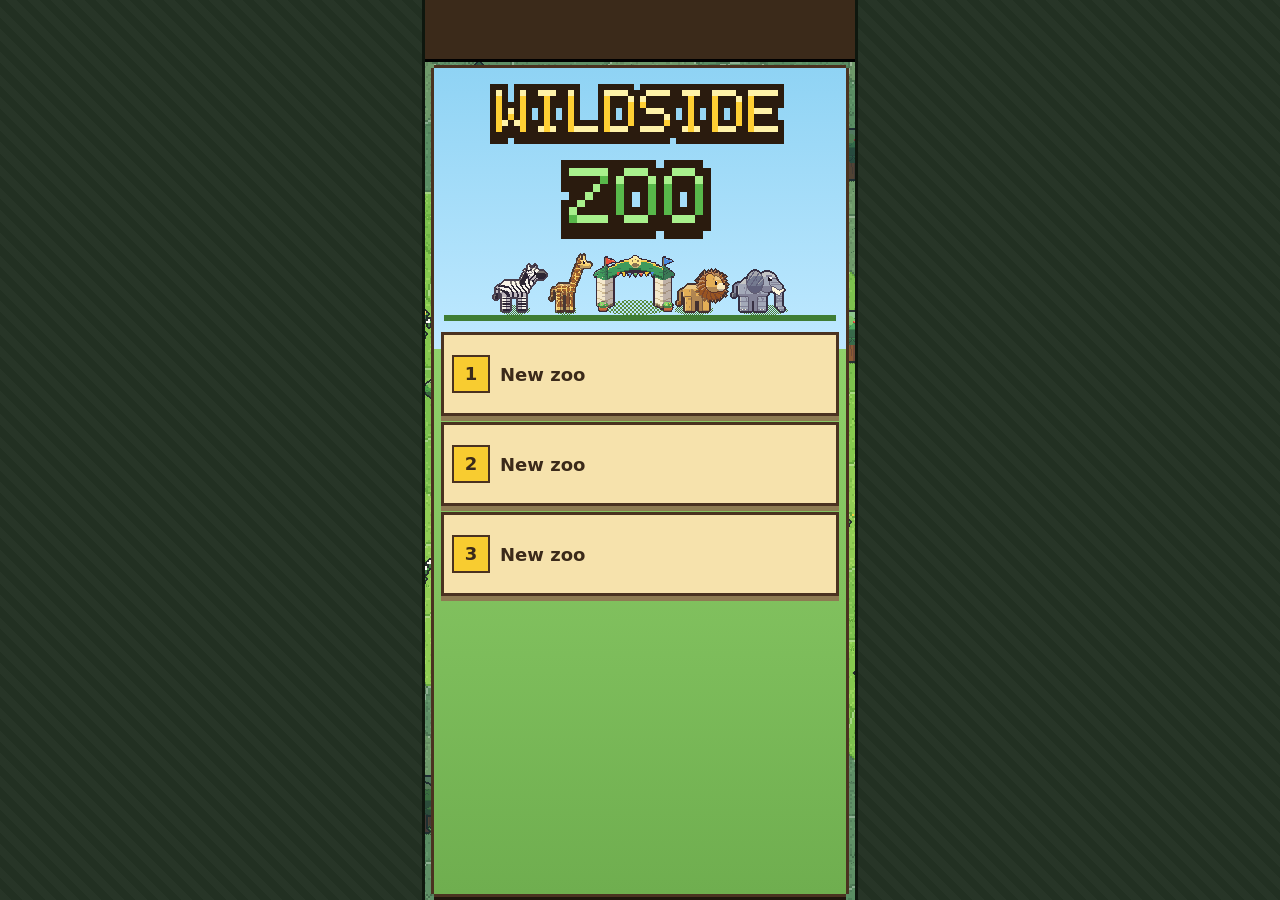
==== commit e418da81: "Update 7 (local): shell work (strip text below the blur zone, full-height panels, gold alert frame, " ====
--- a/index.html
+++ b/index.html
@@ -18,8 +18,8 @@
 <body>
 <div id="app">
   <div id="strip">
-    <div class="srow"><span id="s-date" class="date">Y1 Jan w1</span><span id="s-stars" class="rank"></span></div>
-    <div class="srow"><span class="chipm"><i class="coin"></i><span id="s-money" class="v">$0</span></span><span class="chipm"><i class="guest"></i><span id="s-vis" class="v">0/wk</span></span></div>
+    <div class="srow gfx"><span id="s-stars" class="rank"></span></div>
+    <div class="srow txt"><span id="s-date" class="date">Y1 Jan w1</span><span class="chipm"><i class="coin"></i><span id="s-money" class="v">$0</span></span><span class="chipm"><i class="guest"></i><span id="s-vis" class="v">0/wk</span></span></div>
   </div>
   <div id="stage">
     <div id="floor-wrap">
@@ -27,6 +27,7 @@
       <div id="placement-note"></div>
       <div id="placement-bar"></div>
     </div>
+    <div id="goal"></div>
     <div id="news"></div>
     <div id="screens"></div>
     <div id="toasts"></div>
--- a/style.css
+++ b/style.css
@@ -16,8 +16,8 @@
 button { font: inherit; color: inherit; }
 
 /* ---------- page column ---------- */
-#app { position: fixed; top: 0; left: 0; right: 0; bottom: 0; margin: 0 auto; width: 100%; max-width: none; display: flex; flex-direction: column; background: var(--ink); overflow: hidden; box-shadow: 0 0 0 3px #0e170e, 0 0 40px rgba(0,0,0,.5); }
-#strip { flex: none; background: var(--ink); color: var(--cream); padding: calc(12px + var(--safe-t)) calc(10px + var(--safe-r)) 6px calc(10px + var(--safe-l)); border-bottom: 3px solid #000; }
+#app { position: fixed; top: 0; left: 0; right: 0; bottom: 0; margin: 0 auto; width: 100%; max-width: none; display: flex; flex-direction: column; background: var(--ink); overflow: hidden; box-shadow: 0 0 0 3px #0e170e; }
+#strip { flex: none; background: var(--ink); color: var(--cream); padding: calc(16px + var(--safe-t)) calc(10px + var(--safe-r)) 6px calc(10px + var(--safe-l)); border-bottom: 3px solid #000; }
 .srow { display: flex; align-items: center; justify-content: space-between; min-height: 22px; gap: 8px; }
 .srow .date { font-size: 14px; letter-spacing: .02em; }
 .chipm { display: inline-flex; align-items: center; gap: 6px; font-size: 16px; }
@@ -29,10 +29,11 @@
 #stage { position: relative; flex: 1; min-height: 0; display: flex; flex-direction: column; }
 #floor-wrap { position: relative; flex: 1; min-height: 0; background: #2d4a2a; overflow: hidden; }
 #floor { position: absolute; inset: 0; width: 100%; height: 100%; display: block; touch-action: none; }
-#news { position: absolute; left: calc(10px + var(--safe-l)); right: calc(10px + var(--safe-r)); bottom: calc(10px + var(--safe-b)); z-index: 10; padding: 6px 12px; background: rgba(30, 20, 10, .8); color: var(--cream); font-size: 13px; line-height: 20px; white-space: nowrap; overflow: hidden; text-overflow: ellipsis;
-  box-shadow: 0 -2px 0 0 #000, 0 2px 0 0 #000, -2px 0 0 0 #000, 2px 0 0 0 #000; opacity: 0; pointer-events: none; transition: opacity .35s; }
-#news.show { opacity: 1; pointer-events: auto; }
-body.screens-open #news, body.placing #news, body.title-on #news { opacity: 0; pointer-events: none; }
+#news { position: absolute; left: calc(10px + var(--safe-l)); right: calc(10px + var(--safe-r)); bottom: calc(10px + var(--safe-b)); z-index: 10; padding: 6px 12px; background: #1e140a; color: var(--cream); font-size: 13px; line-height: 20px; white-space: nowrap; overflow: hidden; text-overflow: ellipsis;
+  box-shadow: 0 -2px 0 0 #000, 0 2px 0 0 #000, -2px 0 0 0 #000, 2px 0 0 0 #000; visibility: hidden; pointer-events: none; }
+#news.show { visibility: visible; pointer-events: auto; animation: newsin .2s steps(3); }
+@keyframes newsin { from { transform: translateY(12px); } to { transform: none; } }
+body.screens-open #news, body.placing #news, body.title-on #news { visibility: hidden; pointer-events: none; }
 #news.bad { color: #ffb0a4; } #news.good { color: #bff0a6; }
 #placement-note { position: absolute; left: 10px; right: 10px; bottom: calc(86px + var(--safe-b)); text-align: center; pointer-events: none; }
 #placement-note:empty { display: none; }
@@ -41,19 +42,19 @@
 #placement-bar:empty { display: none; }
 #placement-bar > * { pointer-events: auto; flex: 1; min-height: 58px; }
 #placement-bar button { flex: 1; min-height: 58px; position: relative; margin: 3px; padding: 8px 10px; border: 0; background: var(--cream2); color: var(--ink); font: inherit; font-size: 17px; font-weight: 700; cursor: pointer;
-  box-shadow: 0 -3px 0 0 var(--bd), 0 3px 0 0 var(--bd), -3px 0 0 0 var(--bd), 3px 0 0 0 var(--bd), inset 0 -5px 0 rgba(0,0,0,.18), inset 0 3px 0 rgba(255,255,255,.55); }
+  box-shadow: 0 -3px 0 0 var(--bd), 0 3px 0 0 var(--bd), -3px 0 0 0 var(--bd), 3px 0 0 0 var(--bd), inset 0 -5px 0 var(--sh), inset 0 3px 0 var(--hl); }
 #placement-bar button:nth-child(2) { background: var(--green); color: #fff; }
 #placement-bar button:active { transform: translateY(2px); }
 
 /* ---------- screen stack ---------- */
 #screens { position: absolute; inset: 0; pointer-events: none; z-index: 20; }
-.layer { position: absolute; inset: 0; display: flex; padding: 6px calc(6px + var(--safe-r)) calc(6px + var(--safe-b)) calc(6px + var(--safe-l)); background: rgba(24, 16, 8, .55); pointer-events: auto; animation: layerin .14s ease-out; }
+.layer { position: absolute; inset: 0; display: flex; padding: 6px calc(6px + var(--safe-r)) calc(6px + var(--safe-b)) calc(6px + var(--safe-l)); pointer-events: auto; animation: layerin .14s ease-out; }
 .layer[hidden] { display: none; }
 .layer.modal { align-items: center; justify-content: center; }
 .layer.entering .panel { pointer-events: none; }
-@keyframes layerin { from { opacity: 0; } to { opacity: 1; } }
+@keyframes layerin { from { transform: translateY(18px); } to { transform: none; } }
 .panel { flex: 1; min-height: 0; min-width: 0; margin: 3px; display: flex; flex-direction: column; background: var(--cream); position: relative;
-  box-shadow: 0 -3px 0 0 var(--bd), 0 3px 0 0 var(--bd), -3px 0 0 0 var(--bd), 3px 0 0 0 var(--bd), 0 8px 0 0 rgba(0,0,0,.35); }
+  box-shadow: 0 -3px 0 0 var(--bd), 0 3px 0 0 var(--bd), -3px 0 0 0 var(--bd), 3px 0 0 0 var(--bd), 0 8px 0 0 #1f160d; }
 .modal .panel { flex: 0 1 auto; width: 100%; max-height: 100%; }
 .ptitle { flex: none; background: var(--blue); color: #fff; font-size: 19px; font-weight: 700; text-align: center; padding: 9px 12px 8px; border-bottom: 3px solid var(--bd); letter-spacing: .02em; }
 .pbody { flex: 1 1 auto; min-height: 0; min-width: 0; overflow-y: auto; overflow-x: hidden; padding: 14px 12px; -webkit-overflow-scrolling: touch; overscroll-behavior: contain; display: flex; flex-direction: column; gap: 10px; touch-action: pan-y; }
@@ -66,8 +67,8 @@
 
 /* ---------- buttons ---------- */
 .btn { position: relative; display: inline-flex; align-items: center; justify-content: center; gap: 8px; min-height: 48px; margin: 3px; padding: 8px 14px; border: 0; background: var(--cream2); color: var(--ink); font-weight: 700; font-size: 16px; cursor: pointer; text-align: center; line-height: 1.15;
-  box-shadow: 0 -3px 0 0 var(--bd), 0 3px 0 0 var(--bd), -3px 0 0 0 var(--bd), 3px 0 0 0 var(--bd), inset 0 -5px 0 rgba(0,0,0,.16), inset 0 3px 0 rgba(255,255,255,.55); }
-.btn:active:not(.disabled) { transform: translateY(2px); box-shadow: 0 -3px 0 0 var(--bd), 0 3px 0 0 var(--bd), -3px 0 0 0 var(--bd), 3px 0 0 0 var(--bd), inset 0 3px 0 rgba(0,0,0,.2); }
+  box-shadow: 0 -3px 0 0 var(--bd), 0 3px 0 0 var(--bd), -3px 0 0 0 var(--bd), 3px 0 0 0 var(--bd), inset 0 -5px 0 var(--sh), inset 0 3px 0 var(--hl); }
+.btn:active:not(.disabled) { transform: translateY(2px); box-shadow: 0 -3px 0 0 var(--bd), 0 3px 0 0 var(--bd), -3px 0 0 0 var(--bd), 3px 0 0 0 var(--bd), inset 0 3px 0 var(--sh); }
 .btn .lbl { display: block; } .btn .sub { display: block; font-size: 12px; font-weight: 700; color: var(--ink2); }
 .btn.big { min-height: 60px; font-size: 18px; }
 .btn.primary { background: var(--green); color: #fff; } .btn.primary .sub { color: #e8ffd8; }
@@ -76,7 +77,7 @@
 .btn.danger { background: var(--red); color: #fff; }
 .btn.ghost { background: var(--paper); }
 .btn.back { background: var(--orange); color: #fff; }
-.btn.disabled { opacity: .5; filter: grayscale(.6); cursor: default; }
+
 .btnrow { display: flex; gap: 10px; } .btnrow > .btn { flex: 1; }
 .ico { display: inline-block; width: auto; height: 28px; flex: none; }
 .ico.ph { width: 28px; height: 28px; line-height: 28px; text-align: center; background: var(--cream2); box-shadow: 0 0 0 2px var(--bd); font-size: 16px; font-weight: 700; color: var(--ink2); }
@@ -85,15 +86,13 @@
 .grid { display: grid; grid-template-columns: repeat(3, 1fr); gap: 10px; }
 .btn.gbox { flex-direction: column; justify-content: center; min-height: 104px; padding: 10px 4px; margin: 3px; gap: 6px; font-size: 15px; }
 .gbox .ico { height: 48px; } .gbox .ico.ph { width: 48px; height: 48px; line-height: 48px; font-size: 26px; }
-.gbox .badge { position: absolute; top: -8px; right: -8px; min-width: 20px; height: 20px; padding: 0 5px; background: var(--red); color: #fff; font-size: 12px; line-height: 20px; box-shadow: 0 0 0 2px var(--bd); text-align: center; }
-.gbox .badge:empty { width: 20px; }
 
 /* ---------- list rows ---------- */
 .list { display: flex; flex-direction: column; gap: 8px; }
 .row { display: flex; align-items: center; gap: 10px; min-height: 64px; margin: 2px 0; padding: 6px 10px 6px 6px; background: var(--paper); border: 0; text-align: left; width: 100%; font-weight: 700;
-  box-shadow: 0 -2px 0 0 var(--line), 0 2px 0 0 var(--line), -2px 0 0 0 var(--line), 2px 0 0 0 var(--line), inset 0 -3px 0 rgba(0,0,0,.06); }
+  box-shadow: 0 -2px 0 0 var(--line), 0 2px 0 0 var(--line), -2px 0 0 0 var(--line), 2px 0 0 0 var(--line), inset 0 -3px 0 #efe5cf; }
 .row.tappable { cursor: pointer; } .row.tappable:active { background: var(--cream2); transform: translateY(1px); }
-.row.disabled { opacity: .5; }
+
 .row .portrait { flex: none; width: 52px; height: 52px; display: flex; align-items: center; justify-content: center; background: #bfe0a0; box-shadow: 0 0 0 2px var(--bd); }
 .row .portrait img { max-width: 48px; max-height: 48px; image-rendering: pixelated; }
 .row .main { flex: 1; min-width: 0; display: flex; flex-direction: column; gap: 3px; }
@@ -132,7 +131,7 @@
 .tab.on { background: var(--blue); color: #fff; }
 .field { width: 100%; font: inherit; font-weight: 700; padding: 10px; border: 0; background: #fff; color: var(--ink); box-shadow: 0 0 0 3px var(--bd); margin: 3px 0; resize: none; min-height: 48px; }
 .bar { display: inline-block; position: relative; height: 14px; min-width: 70px; width: 100%; background: #6b5a3c; box-shadow: 0 0 0 2px var(--bd); vertical-align: middle; overflow: hidden; }
-.bar > i { display: block; height: 100%; background: var(--green); box-shadow: inset 0 3px 0 rgba(255,255,255,.35); transition: width .25s steps(8); }
+.bar > i { display: block; height: 100%; background: var(--green); box-shadow: inset 0 3px 0 var(--bhl, #8fd681); transition: width .25s steps(8); }
 .bar.gold > i { background: var(--gold); } .bar.blue > i { background: var(--blue); } .bar.red > i { background: var(--red); }
 .bar em { position: absolute; inset: 0; text-align: center; font-style: normal; font-size: 11px; line-height: 14px; color: #fff; }
 
@@ -155,16 +154,16 @@
 .rcard .hint::after { content: " \25BC"; font-size: 10px; }
 .rcard.rare .big { color: var(--gold-d); }
 .rcard.good .big { color: var(--good); } .rcard.bad .big { color: var(--bad); } .rcard.rare { background: #fff3b8; box-shadow: 0 -3px 0 0 var(--gold-d), 0 3px 0 0 var(--gold-d), -3px 0 0 0 var(--gold-d), 3px 0 0 0 var(--gold-d), inset 0 0 0 4px var(--gold); }
-@keyframes blink { 50% { opacity: .25; } }
-.pop { animation: pop .28s steps(5) both; } @keyframes pop { from { transform: scale(.7); opacity: 0; } to { transform: scale(1); opacity: 1; } }
+@keyframes blink { 50% { visibility: hidden; } }
+.pop { animation: pop .28s steps(5) both; } @keyframes pop { from { transform: scale(.7); } to { transform: scale(1); } }
 .flip { animation: flip .35s steps(6) both; } @keyframes flip { 0% { transform: scaleX(1); } 50% { transform: scaleX(0); } 100% { transform: scaleX(1); } }
 
 /* ---------- toast ---------- */
-#toasts { position: absolute; left: 12px; right: 12px; bottom: calc(96px + var(--safe-b)); flex-direction: column-reverse !important; z-index: 40; pointer-events: none; display: flex; flex-direction: column; align-items: center; gap: 6px; }
+#toasts { position: absolute; left: 12px; right: 12px; bottom: calc(82px + var(--safe-b)); flex-direction: column-reverse !important; z-index: 40; pointer-events: none; display: flex; flex-direction: column; align-items: center; gap: 6px; }
 .toast { background: var(--cream); color: var(--ink); padding: 9px 14px; font-size: 14px; text-align: center; max-width: 100%; margin: 3px; animation: toastin .2s steps(4), toastout .35s steps(4) 2.05s forwards;
-  box-shadow: 0 -3px 0 0 var(--bd), 0 3px 0 0 var(--bd), -3px 0 0 0 var(--bd), 3px 0 0 0 var(--bd), 0 6px 0 0 rgba(0,0,0,.3); }
+  box-shadow: 0 -3px 0 0 var(--bd), 0 3px 0 0 var(--bd), -3px 0 0 0 var(--bd), 3px 0 0 0 var(--bd), 0 6px 0 0 #1f160d; }
 .toast.good { background: #d8f4c2; } .toast.bad { background: #ffd9d2; animation-delay: 0s, 3.05s; }
-@keyframes toastin { from { transform: translateY(14px); opacity: 0; } to { transform: none; opacity: 1; } } @keyframes toastout { to { opacity: 0; transform: translateY(8px); } }
+@keyframes toastin { from { transform: translateY(14px); } to { transform: none; } } @keyframes toastout { to { visibility: hidden; transform: translateY(8px); } }
 
 /* ---------- wide screens: the column stays phone-width and centred; anything very short keeps the layout tidy ---------- */
 #app.vv { bottom: auto; top: var(--app-top, 0px); height: var(--app-h); }
@@ -176,7 +175,7 @@
 
 /* ---------- portrait lock: a phone held sideways shows a card and the clock pauses (see LANDSCAPE in core.js) ---------- */
 #rotate { display: none; position: fixed; inset: 0; z-index: 100; background: var(--ink); color: var(--cream); flex-direction: column; align-items: center; justify-content: center; gap: 22px; text-align: center; font-size: 20px; }
-#rotate .phone { width: 40px; height: 68px; background: var(--blue); box-shadow: 0 -4px 0 0 var(--cream), 0 4px 0 0 var(--cream), -4px 0 0 0 var(--cream), 4px 0 0 0 var(--cream), inset 0 -10px 0 rgba(0,0,0,.25); transform: rotate(90deg); animation: turn 1.6s steps(6) infinite alternate; }
+#rotate .phone { width: 40px; height: 68px; background: var(--blue); box-shadow: 0 -4px 0 0 var(--cream), 0 4px 0 0 var(--cream), -4px 0 0 0 var(--cream), 4px 0 0 0 var(--cream), inset 0 -10px 0 #2a63a8; transform: rotate(90deg); animation: turn 1.6s steps(6) infinite alternate; }
 @keyframes turn { to { transform: rotate(0deg); } }
 @media (orientation: landscape) and (max-height: 500px) and (pointer: coarse) { #rotate { display: flex; } }
 
@@ -206,4 +205,59 @@
 .ptitle, .rcard .rtitle, .rcard .big, .sec { font-weight: 700; }
 .note, .muted, .row .s, .btn .sub, .rcard .rsub, .rcard .kicker, .rcard .hint, .odds.txt { font-weight: 500; }
 .chip, .chip .v, .sg, .cost, .bar em { font-weight: 700; font-variant-numeric: tabular-nums; }
-#news { font-weight: 600; text-shadow: 0 1px 1px rgba(0,0,0,.6); }   /* the only shadow left: text over the busy floor */
+#news { font-weight: 600; text-shadow: 1px 1px 0 #000; }   /* the only shadow left: text over the busy floor */
+
+/* installed app: nothing may clip the page; #app is a fixed box at least as tall as the screen (core.js sets the pixel height) */
+/* iOS lays a home-screen app out SHORT by the status-bar height and clips anything "fixed" to that short box (the dark band at the bottom).
+   The cure is a real, in-flow page that is taller than that box: the page itself, not a fixed layer, must reach the bottom of the screen. */
+html.sa { height: auto; min-height: calc(100% + env(safe-area-inset-top, 0px)); overflow: visible; overscroll-behavior: none; }
+html.sa body { position: static; inset: auto; height: auto; min-height: calc(100vh + env(safe-area-inset-top, 0px)); overflow: visible; overscroll-behavior: none; }
+html.sa #app { position: relative; top: auto; bottom: auto; left: auto; right: auto; height: calc(100vh + env(safe-area-inset-top, 0px)); }
+/* the top strip: first line sits well below the status-bar fade; date as crisp as the money */
+.srow .date { color: #fff; font-weight: 700; opacity: 1; filter: none; }
+.chipm .v { color: #fff; }
+
+/* ---------- nothing is see-through: solid shades for every highlight, solid disabled look ---------- */
+.btn, #placement-bar button { --hl: #fff6d8; --sh: #cdb77f; }
+.btn.primary, #placement-bar button:nth-child(2) { --hl: #8fd681; --sh: var(--green-d); }
+.btn.blue { --hl: #8cc6ee; --sh: var(--blue-d); }
+.btn.warn, .btn.back { --hl: #f8cf8a; --sh: var(--orange-d); }
+.btn.danger { --hl: #f0958a; --sh: var(--red-d); }
+.btn.ghost { --hl: #ffffff; --sh: #e6dcc3; }
+.bar.gold { --bhl: #ffe27a; } .bar.blue { --bhl: #8cc6ee; } .bar.red { --bhl: #f0958a; }
+.btn.disabled, .btn.disabled.primary, .btn.disabled.blue, .btn.disabled.warn, .btn.disabled.danger, .btn.disabled.back, .btn.disabled.ghost { --bd: #a89a80; --hl: #f3ecda; --sh: #d6cbb0; background: #e6dcc3 !important; color: #8a7d66 !important; filter: grayscale(1); opacity: 1; cursor: default; }
+.btn.disabled .sub, .btn.disabled .lbl { color: #8a7d66 !important; }
+.row.disabled { --line: #cfc4aa; background: #eee6d3; color: #8a7d66; filter: grayscale(1); opacity: 1; }
+
+/* ---------- update 7: top strip. The iOS status-bar fade softens TEXT for about 30 px under the top inset, so that zone holds only the star row
+   (a picture, not text); date, money and visitors share ONE row that starts 31 px under the inset. The strip is 62 px under the inset (was 69). ---------- */
+#strip { padding-top: calc(15px + var(--safe-t)); padding-bottom: 6px; }
+.srow.gfx { min-height: 13px; height: 13px; justify-content: flex-end; }
+.srow.gfx .rank, .srow.gfx .stars { display: flex; }
+.srow.gfx .stars .star { width: 13px; height: 13px; }
+.srow.txt { margin-top: 3px; min-height: 22px; flex-wrap: nowrap; white-space: nowrap; }
+.srow.txt > * { flex: none; }
+@media (max-width: 350px) { .srow.txt .date { font-size: 12px; } .srow.txt .chipm { font-size: 14px; gap: 4px; } .srow.txt { gap: 4px; } }
+
+/* ---------- update 7: next-goal chip, a solid tab hanging from the strip's left corner (never over the middle of the zoo; taps pass through) ---------- */
+#goal { position: absolute; left: calc(6px + var(--safe-l)); top: 0; z-index: 9; display: none; align-items: center; gap: 5px; height: 26px; padding: 0 8px 2px; background: var(--ink); color: #fff; font-size: 14px; font-weight: 700; line-height: 1; white-space: nowrap; pointer-events: none;
+  box-shadow: 0 3px 0 0 #000, -3px 0 0 0 #000, 3px 0 0 0 #000, -3px 3px 0 0 #000, 3px 3px 0 0 #000; }
+#goal.on { display: flex; }
+#goal .sym { height: 16px; width: auto; }
+#goal .gs { color: #c9b48a; }
+#goal .met { color: #9be37f; }
+#goal .low { color: #ff8d80; }
+#goal .gsep { width: 3px; height: 14px; background: #6b5238; margin: 0 2px; }
+#goal .stars .star { width: 11px; height: 11px; }
+body.screens-open #goal, body.title-on #goal, body.placing #goal { display: none; }
+
+/* ---------- update 7: panels run to the bottom of the screen; the Back button sits just above the home-indicator inset ---------- */
+.layer:not(.modal) { padding-bottom: 0; }
+.layer:not(.modal) > .panel { margin-bottom: 0; }
+.pfoot { padding-bottom: max(10px, calc(var(--safe-b) + 4px)); }
+
+/* ---------- update 7: the one "something is waiting here" mark. A solid gold frame drawn INSIDE the element's own edge (nothing sticks out,
+   nothing overlaps a neighbour), stepping between two solid golds. Put class "alert" on any button, grid box, row or tab. ---------- */
+.alert { outline: 4px solid var(--alert-a, #ffc400); outline-offset: -4px; animation: alertpulse .9s steps(1) infinite; }
+@keyframes alertpulse { 0% { outline-color: var(--alert-a, #ffc400); } 50% { outline-color: var(--alert-b, #e07b00); } }
+@media (prefers-reduced-motion: reduce) { .alert { animation: none; } }
